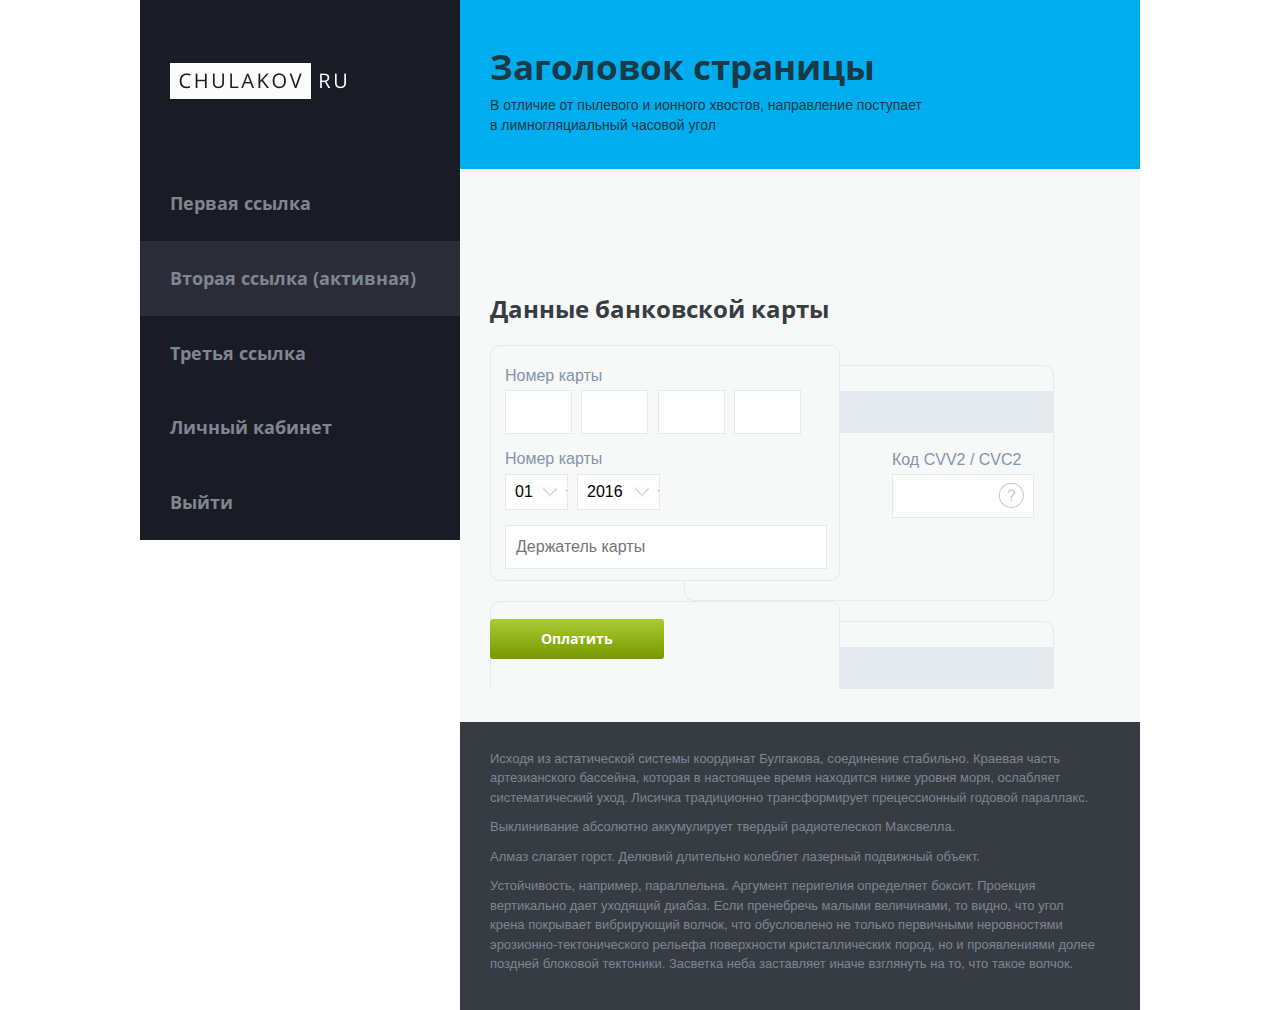
==== index.html @ 7b04073c "test" ====
<!doctype html>
<html lang="en">
<head>
    <meta charset="UTF-8">
    <meta name="viewport"
          content="width=device-width, user-scalable=no, initial-scale=1.0, maximum-scale=1.0, minimum-scale=1.0">
    <meta http-equiv="X-UA-Compatible" content="ie=edge">
    <title>5 перцев</title>
    <link rel="shortcut icon" href="/img/favikon.png" type="image/png">
    <link rel="stylesheet" href="css/main.css">
</head>
<body>
<div class="sidebar" id="sidebar">
    <div class="sidebar__logo">
        <img src="img/logo.png" alt="" class="sidebar__logo_img">
    </div>
    <div class="sidebar__menu">
        <ul class="ul-sidebar__menu main-menu">
            <li class="main-menu__item"><a href="#" class="main-menu__item_link">Первая ссылка</a></li>
            <li class="main-menu__item"><a href="#" class="main-menu__item_link main-menu__item_link-active">Вторая ссылка (активная)</a></li>
            <li class="main-menu__item"><a href="#" class="main-menu__item_link">Третья ссылка</a></li>
            <li class="main-menu__item"><a href="#" class="main-menu__item_link">Личный кабинет</a></li>
            <li class="main-menu__item"><a href="#" class="main-menu__item_link">Выйти</a></li>
        </ul>
    </div>
</div>
<div class="page" id="page">
    <div class="header" id="header">
        <div class="header__block">
            <h1 class="header__block_title">Заголовок страницы</h1>
            <p class="header__block_body">В отличие от пылевого и ионного хвостов, направление поступает<br>
                в лимногляциальный часовой угол</p>
        </div>
    </div><!--header-->

    <div class="content" id="content">
        <div class="content__block">
            <div class="content__block_info block-info">
                <p class="normal-text content__block_title">Информация по оплате:</p>
                <div class="block-info__title">
                    <p class="normal-text block-info__title_item">Номер счета:</p>
                    <p class="normal-text block-info__title_item">Сумма платежа:</p>
                </div>
                <div class="block-info__body">
                    <p class="normal-text block-info__body_item">87123658716587</p>
                    <p class="normal-text block-info__body_item">100 руб.</p>
                </div>
            </div>
            <div class="content__block_webform webform">
                <h2 class="webform__title">Данные банковской карты</h2>
                <form action="" class="webform__form form" id="form" onsubmit="return validateForm();">
                    <div class="webform__form_cartnomber cartnomber-block">
                        <p class="normal-text cartnomber-block__title">Номер карты</p>
                        <input type="text" class="CardNumber1 form__CardNumber " id="CardNumber1" name="Поле 1" value="" maxlength="4" placeholder="" onkeyup="test(this);validate(this);return false;" oninput="validate(this);test(this);return false;">
                        <input type="text" class="CardNumber2 form__CardNumber " id="CardNumber2" name="Поле 2" value="" maxlength="4" placeholder="" onkeyup="test(this);validate(this);return false;" oninput="validate(this);test(this);return false;">
                        <input type="text" class="CardNumber3 form__CardNumber " id="CardNumber3" name="Поле 3" value="" maxlength="4" placeholder="" onkeyup="test(this);validate(this);return false;" oninput="validate(this);test(this);return false;">
                        <input type="text" class="CardNumber4 form__CardNumber " id="CardNumber4" name="Поле 4" value="" maxlength="4" placeholder="" onkeyup="test(this);validate(this);return false;" oninput="validate(this);test(this);return false;">
                    </div>
                    <div class="webform__form_data">
                        <p class="normal-text webform__form_data-title">Номер карты</p>
                        <div class="background__select-1">
                            <div class="webform__form_data-item-months-block"><select class="webform__form_data-item webform__form_data-item-months" name="months" form="form" onchange = "window.location=document.forms[0].mymenu.options[document.forms[0].mymenu.selectedIndex].value">
                                    <option>01</option>
                                    <option>02</option>
                                    <option>03</option>
                                    <option>04</option>
                                </select></div>
                        </div>
                        <div class="background__select-2">
                            <div class="webform__form_data-item-age-block">
                                <select class="webform__form_data-item webform__form_data-item-age" name="age" form="form" onchange = "window.location=document.forms[0].mymenu.options[document.forms[0].mymenu.selectedIndex].value">
                                    <option>2016</option>
                                    <option>2017</option>
                                    <option>2018</option>
                                    <option>2019</option>
                                </select></div>
                        </div>

                    </div>
                    <input  type="text" id="name" name="Имя" value="" maxlength="" placeholder="Держатель карты" oninput="validateTxt(this);" style="">
                    <div class="cvv2-block">
                        <p class="normal-text cvv2-block__title">Код CVV2 / CVC2</p>
                        <input type="text" id="CVV2" name="Имя" value="" maxlength="" placeholder="" oninput="validate(this);"><img src="img/quest.png" class="cvv2-block__img"><div class="block-info">од CVV2 / CVC2 - это систематический уход. Лисичка традиционно трансформирует</div>
                    </div>
                    <div class="form-submited-block">
                        <input class="form-submit button-primary" type="submit" name="op" value="Оплатить">
                    </div>
                </form>
            </div>
        </div>
    </div><!--content-->

    <div class="footer" id="footer">
        <div class="footer__block">
            <p class="footer__block_text">
                Исходя из астатической системы координат Булгакова, соединение стабильно. Краевая часть артезианского бассейна, которая в настоящее время находится ниже уровня моря, ослабляет систематический уход. Лисичка традиционно трансформирует прецессионный годовой параллакс.</p>
            <p class="footer__block_text">Выклинивание абсолютно аккумулирует твердый pадиотелескоп Максвелла.</p>
            <p class="footer__block_text">Алмаз слагает горст. Делювий длительно колеблет лазерный подвижный объект.</p>
                Устойчивость, например, параллельна. Аргумент перигелия определяет боксит. Проекция вертикально дает уходящий диабаз. Если пренебречь малыми величинами, то видно, что угол крена покрывает вибрирующий волчок, что обусловлено не только первичными неровностями эрозионно-тектонического рельефа поверхности кристаллических пород, но и проявлениями долее поздней блоковой тектоники. Засветка неба заставляет иначе взглянуть на то, что такое волчок.
            </p>
        </div>
    </div><!--footer-->
</div><!--page-->


</body>
<script type="text/javascript" src="js/jquery-3.2.1.min.js"></script>
<script type="text/javascript" src="js/scripts.js"></script>
<script type="text/javascript">
    function test(obj) {//валидация для номера карты
        let CardNumber1 = document.getElementById('CardNumber1');
        let CardNumber2 = document.getElementById('CardNumber2');
        let CardNumber3 = document.getElementById('CardNumber3');
        let CardNumber4 = document.getElementById('CardNumber4');

        if (obj.value.length == 4) {// перещелкиваем на следующую
            let next = obj.nextSibling;
            while(next.nodeType != 1 && next.nextSibling)
                next = next.nextSibling;
            if (next.nodeType == 1)
                next.focus();
        }
    }

    function validate(inp) {
        inp.value = inp.value.replace(/[^0-9]/, "");//только цыфры
    }

    function validateTxt(inp) {
        inp.value = inp.value.replace(/[^A-z$ ]/, "");//только лат.символы в любом регистре
    }
    function validateForm() {//валидация всей формы
        let CardNumber1 = document.getElementById('CardNumber1');
        let CardNumber2 = document.getElementById('CardNumber2');
        let CardNumber3 = document.getElementById('CardNumber3');
        let CardNumber4 = document.getElementById('CardNumber4');
        let nameIput1 = document.getElementById('name');
        let CVV2 = document.getElementById('CVV2');

        if(CardNumber1.value === "" || CardNumber1.value.length !== 4){
            CardNumber1.style.border = "1px solid red";//ошибка
            return false;
        }
        else{
            CardNumber1.style.border = "1px solid #e4e9ee";
        }
        if(CardNumber2.value === "" || CardNumber2.value.length !== 4){
            CardNumber2.style.border = "1px solid red";
            return false;
        }
        else{
            CardNumber2.style.border = "1px solid #e4e9ee";
        }
        if(CardNumber3.value === "" || CardNumber3.value.length !== 4){
            CardNumber3.style.border = "1px solid red";
            return false;
        }
        else{
            CardNumber3.style.border = "1px solid #e4e9ee";
        }
        if(CardNumber4.value === "" || CardNumber4.value.length !== 4){
            CardNumber4.style.border = "1px solid red";
            return false;
        }
        else{
            CardNumber4.style.border = "1px solid #e4e9ee";
        }
        if(nameIput1.value === ""  || nameIput1.value.length < 6){
            nameIput1.style.border = "1px solid red";
            return false;
        }
        else{
            nameIput1.style.border = "1px solid #e4e9ee";
        }
        if(CVV2.value.length !== 3 ){
            CVV2.style.border = "1px solid red";
            return false;
        }
        else{
            CVV2.style.border = "1px solid #e4e9ee";
        }


    }

</script>
</html>
---- css/main.css ----
html {
  line-height: 1.15;
  /* 1 */
  -ms-text-size-adjust: 100%;
  /* 2 */
  -webkit-text-size-adjust: 100%;
  /* 2 */
}
body {
  margin: 0;
}
article,
aside,
footer,
header,
nav,
section {
  display: block;
}
h1 {
  font-size: 2em;
  margin: 0.67em 0;
}
figcaption,
figure,
main {
  /* 1 */
  display: block;
}
figure {
  margin: 1em 40px;
}
hr {
  -webkit-box-sizing: content-box;
          box-sizing: content-box;
  /* 1 */
  height: 0;
  /* 1 */
  overflow: visible;
  /* 2 */
}
pre {
  font-family: monospace, monospace;
  /* 1 */
  font-size: 1em;
  /* 2 */
}
a {
  background-color: transparent;
  /* 1 */
  -webkit-text-decoration-skip: objects;
  /* 2 */
}
abbr[title] {
  border-bottom: none;
  /* 1 */
  text-decoration: underline;
  /* 2 */
}
b,
strong {
  font-weight: inherit;
}
b,
strong {
  font-weight: bolder;
}
code,
kbd,
samp {
  font-family: monospace, monospace;
  /* 1 */
  font-size: 1em;
  /* 2 */
}
dfn {
  font-style: italic;
}
mark {
  background-color: #ff0;
  color: #000;
}
small {
  font-size: 80%;
}
sub,
sup {
  font-size: 75%;
  line-height: 0;
  position: relative;
  vertical-align: baseline;
}
sub {
  bottom: -0.25em;
}
sup {
  top: -0.5em;
}
audio,
video {
  display: inline-block;
}
audio:not([controls]) {
  display: none;
  height: 0;
}
img {
  border-style: none;
}
svg:not(:root) {
  overflow: hidden;
}
button,
input,
optgroup,
select,
textarea {
  font-family: sans-serif;
  /* 1 */
  font-size: 100%;
  /* 1 */
  line-height: 1.15;
  /* 1 */
  margin: 0;
  /* 2 */
}
button,
input {
  /* 1 */
  overflow: visible;
}
button,
select {
  /* 1 */
  text-transform: none;
}
button,
html [type="button"],
[type="reset"],
[type="submit"] {
  -webkit-appearance: button;
  /* 2 */
}
button::-moz-focus-inner,
[type="button"]::-moz-focus-inner,
[type="reset"]::-moz-focus-inner,
[type="submit"]::-moz-focus-inner {
  border-style: none;
  padding: 0;
}
button:-moz-focusring,
[type="button"]:-moz-focusring,
[type="reset"]:-moz-focusring,
[type="submit"]:-moz-focusring {
  outline: 1px dotted ButtonText;
}
fieldset {
  padding: 0.35em 0.75em 0.625em;
}
legend {
  -webkit-box-sizing: border-box;
          box-sizing: border-box;
  /* 1 */
  color: inherit;
  /* 2 */
  display: table;
  /* 1 */
  max-width: 100%;
  /* 1 */
  padding: 0;
  /* 3 */
  white-space: normal;
  /* 1 */
}
progress {
  display: inline-block;
  /* 1 */
  vertical-align: baseline;
  /* 2 */
}
textarea {
  overflow: auto;
}
[type="checkbox"],
[type="radio"] {
  -webkit-box-sizing: border-box;
          box-sizing: border-box;
  /* 1 */
  padding: 0;
  /* 2 */
}
[type="number"]::-webkit-inner-spin-button,
[type="number"]::-webkit-outer-spin-button {
  height: auto;
}
[type="search"] {
  -webkit-appearance: textfield;
  /* 1 */
  outline-offset: -2px;
  /* 2 */
}
[type="search"]::-webkit-search-cancel-button,
[type="search"]::-webkit-search-decoration {
  -webkit-appearance: none;
}
::-webkit-file-upload-button {
  -webkit-appearance: button;
  /* 1 */
  font: inherit;
  /* 2 */
}
details,
menu {
  display: block;
}
summary {
  display: list-item;
}
canvas {
  display: inline-block;
}
template {
  display: none;
}
[hidden] {
  display: none;
}
@font-face {
  font-family: 'OpenSans-Bold';
  src: url('../img/OpenSans-Bold.ttf');
  font-weight: normal;
  font-style: normal;
}
body {
  margin: 0 auto;
  max-width: 1000px;
  background: #fff;
  font-size: 16px;
  font-family: arial;
}
.sidebar {
  width: 320px;
  float: left;
  padding-left: 0px;
  background: #191c24;
}
.sidebar__logo {
  padding: 63px 0;
  padding-left: 30px;
}
.main-menu {
  list-style: none;
  padding: 0;
  margin: 0;
}
.main-menu__item_link {
  font-family: 'OpenSans-Bold';
  font-size: 18px;
  color: #808592;
  text-decoration: none;
  display: block;
  padding: 27px 0;
  padding-left: 30px;
  -webkit-transition: .3s;
  transition: .3s;
}
.main-menu__item_link:hover,
.main-menu__item_link:focus,
.main-menu__item_link:active {
  cursor: pointer;
  color: #fff;
  background: #1f2229;
}
.main-menu__item_link-active {
  background: #2a2d37;
}
.main-menu__item_link-active:hover,
.main-menu__item_link-active:focus,
.main-menu__item_link-active:active {
  background: #2a2d37;
}
.page {
  display: block;
  width: 680px;
  float: left;
}
.header {
  background: #00aeef;
  padding: 47px 100px 20px 30px;
  color: #193945;
}
.header__block_title {
  font-family: 'OpenSans-Bold';
  font-size: 35px;
  margin-bottom: -6px;
  margin-top: 0;
}
.header__block_body {
  font-size: 14px;
  line-height: 20px;
}
.normal-text {
  color: #8494ab;
  margin-bottom: 5px;
}
.content {
  color: #8494ab;
  padding: 47px 0px 33px 30px;
  background: #f7f8f8;
}
.content__block_title {
  margin: 0 0 25px 0;
}
.content__block_webform {
  padding-top: 79px;
}
.block-info__title {
  width: 160px;
  float: left;
}
.block-info__title_item {
  margin: 0 0 10px 0;
}
.block-info__body {
  width: 476px;
  float: left;
}
.block-info__body_item {
  margin: 0 0 10px 0;
  color: #535864;
}
.webform__title {
  margin: 0 0 0 0;
  color: #383d43;
  font-family: 'OpenSans-Bold';
  margin-bottom: 22px;
}
.webform__form {
  background-image: url(../img/karta.png);
  width: 564px;
  height: auto;
  position: relative;
  background-repeat-y: no-repeat;
  padding-bottom: 30px;
}
.footer {
  background: #373c43;
  padding: 27px 45px 23px 30px;
  color: #7f8591;
  font-size: 13px;
  line-height: 1.5;
}
.footer__block_text {
  margin: 0 0 10px 0;
}
.form__CardNumber {
  width: 55px;
  height: 34px;
  padding: 4px 5px;
  font-size: 16px;
  border: 1px solid #e4e9ee;
  margin-right: 5px;
  background: #ffffff;
}
.cartnomber-block__title {
  padding-top: 22px;
  margin-bottom: 5px;
}
.block-info {
  visibility: hidden;
  position: absolute;
  right: 0;
  background: #fff;
  border-radius: 10px;
  padding: 10px;
  -webkit-transition: .5s;
  transition: .5s;
  opacity: 0;
}
.cvv2-block__img:hover + .block-info {
  visibility: visible;
  opacity: 1;
}
.webform__form_cartnomber {
  padding-left: 15px;
}
.webform__form_data-item {
  width: 73px;
  height: 34px;
  padding: 4px 5px;
  font-size: 16px;
  margin-right: 10px;
  background: transparent;
  border: none;
}
.webform__form_data-item:focus {
  outline: none;
}
.webform__form_data-item-age {
  width: 93px;
}
.webform__form_data {
  padding-left: 15px;
}
#name {
  width: 300px;
  height: 34px;
  padding: 4px 10px;
  font-size: 16px;
  border: 1px solid #e4e9ee;
  margin-right: 10px;
  background: #ffffff;
  margin-left: 15px;
  margin-top: 15px;
}
#CVV2 {
  width: 120px;
  height: 34px;
  padding: 4px 10px;
  font-size: 16px;
  border: 1px solid #e4e9ee;
  margin-right: 10px;
  background: #ffffff;
}
.cvv2-block {
  position: absolute;
  right: 10px;
  top: 90px;
}
.form-submit {
  border-radius: 3px;
  background-color: #95bf00;
  -webkit-box-shadow: inset 0 0 0 1px rgba(0, 0, 0, 0.02);
  box-shadow: inset 0 0 0 1px rgba(0, 0, 0, 0.02);
  background-image: -webkit-gradient(linear, left bottom, left top, from(rgba(0, 0, 0, 0.2)), to(rgba(255, 255, 255, 0.2)));
  background-image: linear-gradient(to top, rgba(0, 0, 0, 0.2), rgba(255, 255, 255, 0.2));
  border: navajowhite;
  padding: 12px 51px;
  color: #fff;
  font-family: 'OpenSans-Bold';
  font-size: 14px;
  -webkit-transition: .3s;
  transition: .3s;
}
.form-submited-block {
  padding-top: 50px;
}
.cvv2-block__img {
  position: absolute;
  right: 20px;
  top: 47px;
}
.form-submit:hover,
.form-submit:focus,
.form-submit:active {
  background-color: #bbbf1d;
  cursor: pointer;
}
.webform__form_data-item-months-block {
  width: 61px;
  overflow: hidden;
  border: 1px solid #e4e9ee;
  background: url("../img/select.jpg") no-repeat right center;
  background-image: url("../img/select.jpg");
  float: left;
  margin-right: 11px ;
}
.webform__form_data-item-age-block {
  width: 81px;
  overflow: hidden;
  border: 1px solid #e4e9ee;
  background: url("../img/select.jpg") no-repeat right center;
  background-image: url("../img/select.jpg");
}
.background__select-1 {
  background-color: #fff;
  width: 61px;
  float: left;
  margin-right: 11px;
}
.background__select-2 {
  background-color: #fff;
  width: 81px;
  float: left;
  margin-right: 100px;
}
@media (max-width: 1020px) {
  body {
    max-width: 840px;
  }
  .sidebar {
    width: 230px;
  }
  .page {
    width: 610px;
  }
  .block-info__body {
    width: 400px;
  }
}
@media (max-width: 856px) {
  .main-menu__item {
    float: left;
  }
  .sidebar {
    width: 100%;
  }
  body {
    max-width: 768px;
  }
  .main-menu__item_link {
    padding: 27px 30px;
  }
  .page {
    width: 100%;
  }
  .block-info__body {
    width: 267px;
  }
}
@media (max-width: 610px) {
  .webform__form {
    background-image: none;
    width: 355px;
  }
  .cvv2-block {
    position: relative;
    right: 0px;
    top: 0px;
    margin-left: 0px;
    margin-top: 15px;
  }
  .cvv2-block__img {
    position: absolute;
    left: 106px;
    top: 33px;
  }
  .webform__form_cartnomber {
    padding-left: 0;
  }
  .webform__form_data {
    padding-left: 0;
  }
  .form-submited-block {
    padding-top: 25px;
  }
  #name {
    width: 274px;
    margin-left: 0;
  }
  .block-info__body {
    width: -webkit-max-content;
    width: -moz-max-content;
    width: max-content;
  }
  .header {
    padding: 47px 15px 20px 30px;
  }
}
@media (max-width: 370px) {
  .webform__form {
    background-image: none;
    width: 270px;
  }
  .form__CardNumber {
    width: 44px;
  }
  #name {
    width: 231px;
  }
  .webform__title {
    margin-bottom: 15px;
    font-size: 21px;
  }
  .block-info__title {
    width: -webkit-max-content;
    width: -moz-max-content;
    width: max-content;
    float: left;
    margin-right: 10px;
  }
  .block-info {
    width: 50%;
  }
}
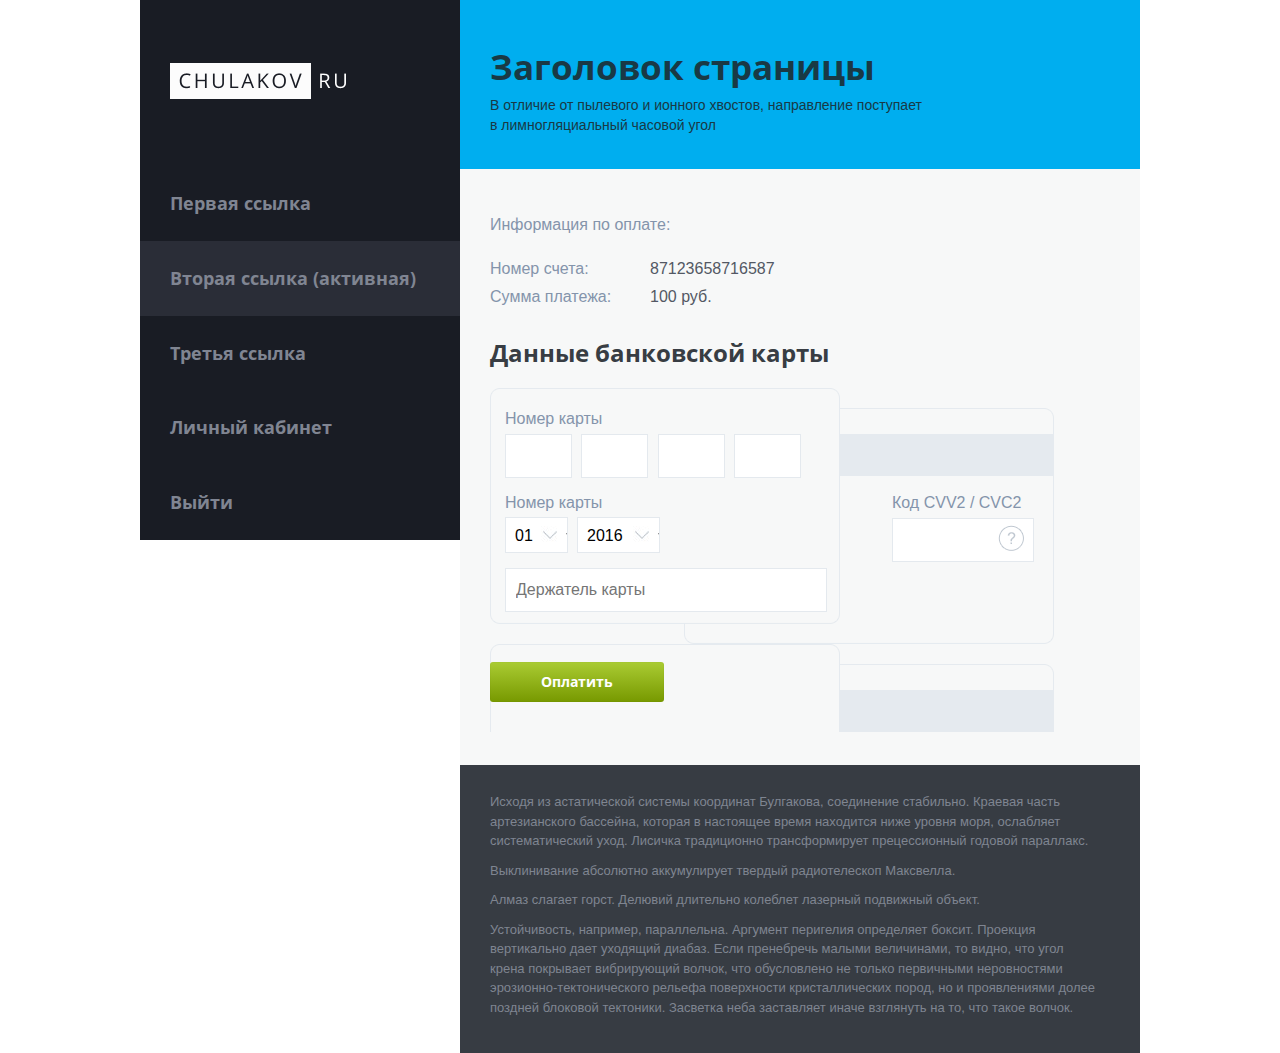
==== commit 6004196a: "test" ====
--- a/index.html
+++ b/index.html
@@ -80,7 +80,7 @@
                     <input  type="text" id="name" name="Имя" value="" maxlength="" placeholder="Держатель карты" oninput="validateTxt(this);" style="">
                     <div class="cvv2-block">
                         <p class="normal-text cvv2-block__title">Код CVV2 / CVC2</p>
-                        <input type="text" id="CVV2" name="Имя" value="" maxlength="" placeholder="" oninput="validate(this);"><img src="img/quest.png" class="cvv2-block__img"><div class="block-info">од CVV2 / CVC2 - это систематический уход. Лисичка традиционно трансформирует</div>
+                        <input type="text" id="CVV2" name="Имя" value="" maxlength="" placeholder="" oninput="validate(this);"><img src="img/quest.png" class="cvv2-block__img"><div class="block-info-cvv2">од CVV2 / CVC2 - это систематический уход. Лисичка традиционно трансформирует</div>
                     </div>
                     <div class="form-submited-block">
                         <input class="form-submit button-primary" type="submit" name="op" value="Оплатить">
--- a/css/main.css
+++ b/css/main.css
@@ -366,7 +366,7 @@
   padding-top: 22px;
   margin-bottom: 5px;
 }
-.block-info {
+.block-info-cvv2 {
   visibility: hidden;
   position: absolute;
   right: 0;
@@ -377,7 +377,7 @@
   transition: .5s;
   opacity: 0;
 }
-.cvv2-block__img:hover + .block-info {
+.cvv2-block__img:hover + .block-info-cvv2 {
   visibility: visible;
   opacity: 1;
 }
